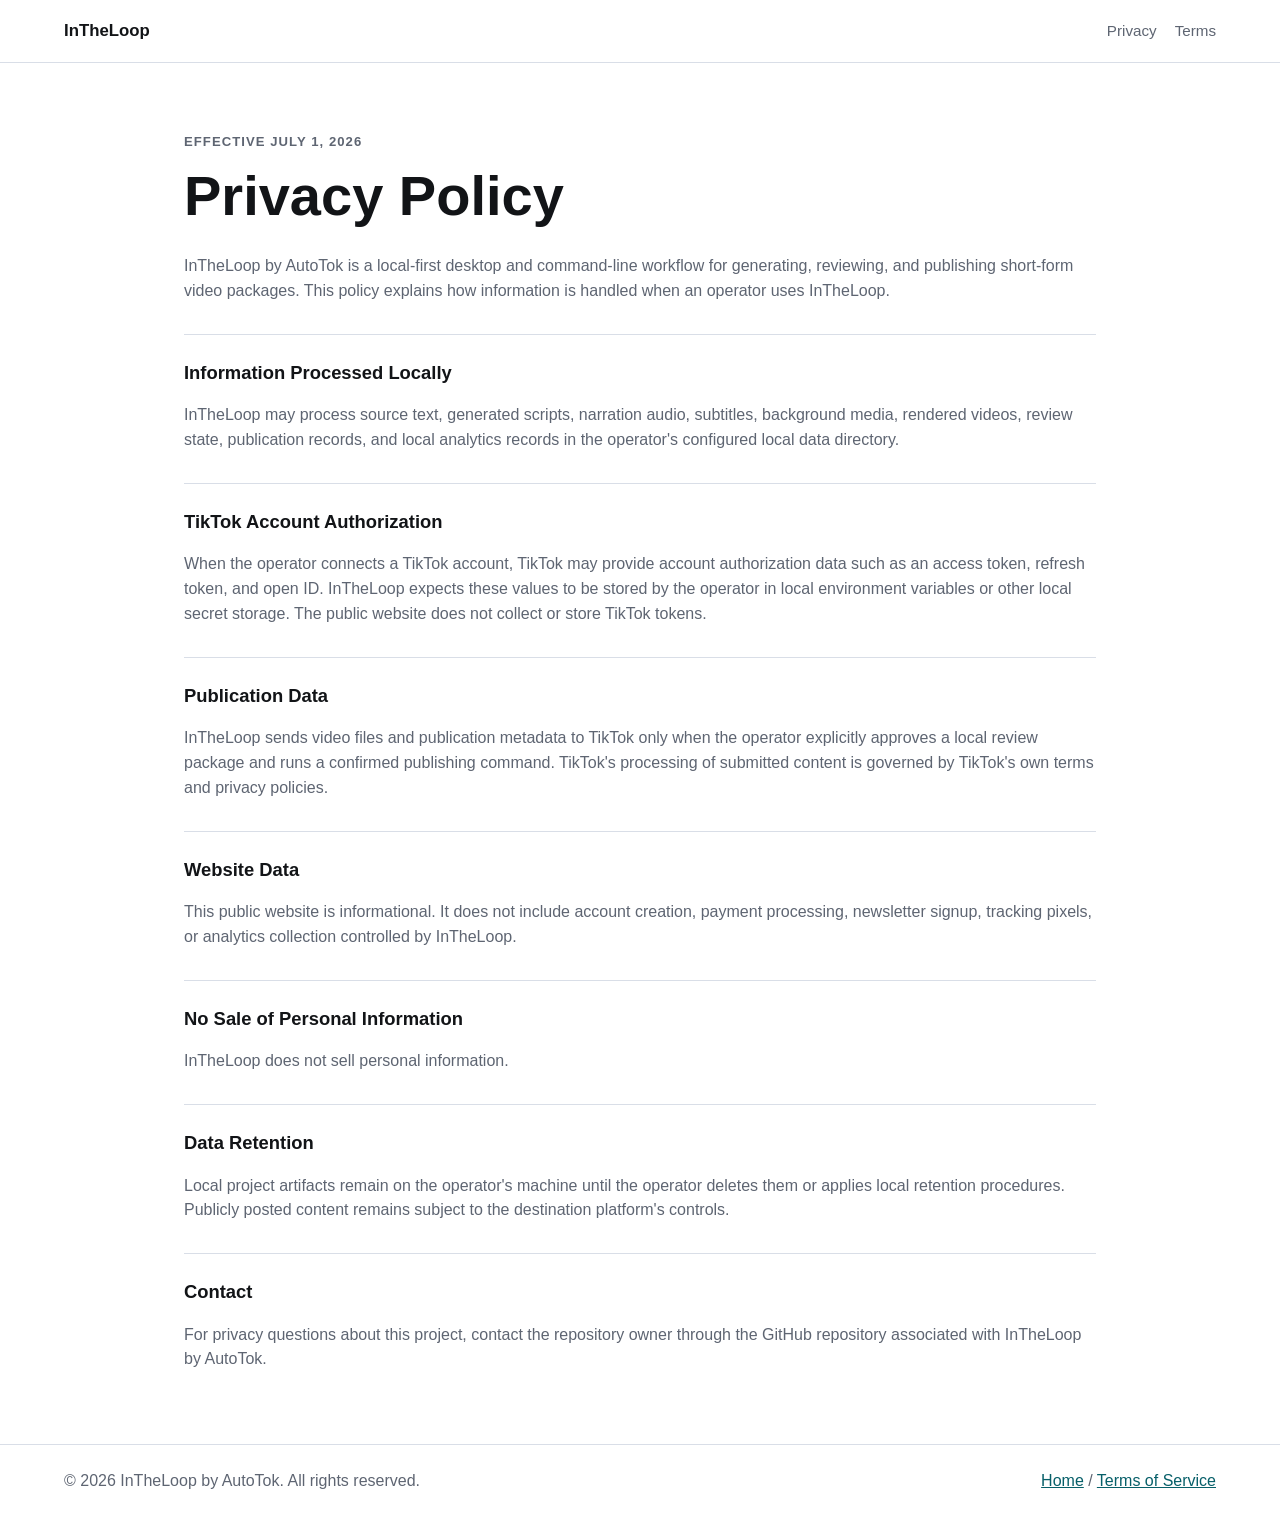
==== docs/privacy.html @ b72619b6 "Add InTheLoop public site pages" ====
<!doctype html>
<html lang="en">
<head>
  <meta charset="utf-8">
  <meta name="viewport" content="width=device-width, initial-scale=1">
  <title>Privacy Policy - InTheLoop</title>
  <meta name="description" content="Privacy Policy for InTheLoop by AutoTok.">
  <link rel="stylesheet" href="styles.css">
</head>
<body>
  <header class="site-header">
    <a class="brand" href="index.html">InTheLoop</a>
    <nav aria-label="Main navigation">
      <a href="privacy.html">Privacy</a>
      <a href="terms.html">Terms</a>
    </nav>
  </header>

  <main class="document">
    <p class="eyebrow">Effective July 1, 2026</p>
    <h1>Privacy Policy</h1>

    <p>InTheLoop by AutoTok is a local-first desktop and command-line workflow for generating, reviewing, and publishing short-form video packages. This policy explains how information is handled when an operator uses InTheLoop.</p>

    <h2>Information Processed Locally</h2>
    <p>InTheLoop may process source text, generated scripts, narration audio, subtitles, background media, rendered videos, review state, publication records, and local analytics records in the operator's configured local data directory.</p>

    <h2>TikTok Account Authorization</h2>
    <p>When the operator connects a TikTok account, TikTok may provide account authorization data such as an access token, refresh token, and open ID. InTheLoop expects these values to be stored by the operator in local environment variables or other local secret storage. The public website does not collect or store TikTok tokens.</p>

    <h2>Publication Data</h2>
    <p>InTheLoop sends video files and publication metadata to TikTok only when the operator explicitly approves a local review package and runs a confirmed publishing command. TikTok's processing of submitted content is governed by TikTok's own terms and privacy policies.</p>

    <h2>Website Data</h2>
    <p>This public website is informational. It does not include account creation, payment processing, newsletter signup, tracking pixels, or analytics collection controlled by InTheLoop.</p>

    <h2>No Sale of Personal Information</h2>
    <p>InTheLoop does not sell personal information.</p>

    <h2>Data Retention</h2>
    <p>Local project artifacts remain on the operator's machine until the operator deletes them or applies local retention procedures. Publicly posted content remains subject to the destination platform's controls.</p>

    <h2>Contact</h2>
    <p>For privacy questions about this project, contact the repository owner through the GitHub repository associated with InTheLoop by AutoTok.</p>
  </main>

  <footer class="site-footer">
    <p>&copy; 2026 InTheLoop by AutoTok. All rights reserved.</p>
    <p><a href="index.html">Home</a> <span aria-hidden="true">/</span> <a href="terms.html">Terms of Service</a></p>
  </footer>
</body>
</html>
---- docs/styles.css ----
:root {
  color-scheme: light;
  --ink: #121417;
  --muted: #5e6572;
  --line: #d9dee7;
  --panel: #f6f8fb;
  --accent: #087f8c;
  --accent-strong: #075f69;
  --bg: #ffffff;
}

* {
  box-sizing: border-box;
}

body {
  margin: 0;
  background: var(--bg);
  color: var(--ink);
  font-family: Arial, Helvetica, sans-serif;
  line-height: 1.55;
}

a {
  color: var(--accent-strong);
}

.site-header {
  align-items: center;
  border-bottom: 1px solid var(--line);
  display: flex;
  justify-content: space-between;
  padding: 18px clamp(18px, 5vw, 64px);
}

.brand {
  color: var(--ink);
  font-size: 1.05rem;
  font-weight: 700;
  text-decoration: none;
}

nav {
  display: flex;
  gap: 18px;
}

nav a {
  color: var(--muted);
  font-size: 0.95rem;
  text-decoration: none;
}

.hero {
  border-bottom: 1px solid var(--line);
  padding: clamp(56px, 12vw, 120px) clamp(18px, 5vw, 64px);
}

.hero-copy,
.document,
.content-band > div,
.section-grid {
  margin: 0 auto;
  max-width: 1040px;
}

.hero h1 {
  font-size: clamp(2.2rem, 6vw, 5.2rem);
  line-height: 1.02;
  margin: 0;
  max-width: 980px;
}

.lead {
  color: var(--muted);
  font-size: clamp(1.05rem, 2vw, 1.35rem);
  max-width: 760px;
}

.eyebrow {
  color: var(--accent-strong);
  font-size: 0.82rem;
  font-weight: 700;
  letter-spacing: 0.08em;
  text-transform: uppercase;
}

.section-grid {
  display: grid;
  gap: 1px;
  grid-template-columns: repeat(3, minmax(0, 1fr));
  padding: 0 clamp(18px, 5vw, 64px);
}

.section-grid article {
  border-left: 1px solid var(--line);
  min-height: 210px;
  padding: 32px 28px;
}

.section-grid article:last-child {
  border-right: 1px solid var(--line);
}

.section-grid h2,
.content-band h2,
.document h2 {
  font-size: 1.15rem;
  margin: 0 0 10px;
}

.section-grid p,
.content-band p,
.document p,
.document li {
  color: var(--muted);
}

.content-band {
  border-top: 1px solid var(--line);
  padding: 48px clamp(18px, 5vw, 64px);
}

.content-band.subtle {
  background: var(--panel);
}

.document {
  padding: 56px clamp(18px, 5vw, 64px);
}

.document h1 {
  font-size: clamp(2rem, 5vw, 3.5rem);
  line-height: 1.08;
  margin: 0 0 28px;
}

.document h2 {
  border-top: 1px solid var(--line);
  margin-top: 30px;
  padding-top: 24px;
}

code {
  background: var(--panel);
  border: 1px solid var(--line);
  border-radius: 4px;
  padding: 0.1em 0.3em;
}

.site-footer {
  border-top: 1px solid var(--line);
  color: var(--muted);
  display: flex;
  flex-wrap: wrap;
  gap: 12px 24px;
  justify-content: space-between;
  padding: 24px clamp(18px, 5vw, 64px);
}

.site-footer p {
  margin: 0;
}

@media (max-width: 760px) {
  .site-header,
  .site-footer {
    align-items: flex-start;
    flex-direction: column;
  }

  .section-grid {
    display: block;
    padding: 0;
  }

  .section-grid article,
  .section-grid article:last-child {
    border-left: 0;
    border-right: 0;
    border-top: 1px solid var(--line);
    min-height: auto;
    padding: 28px 18px;
  }
}
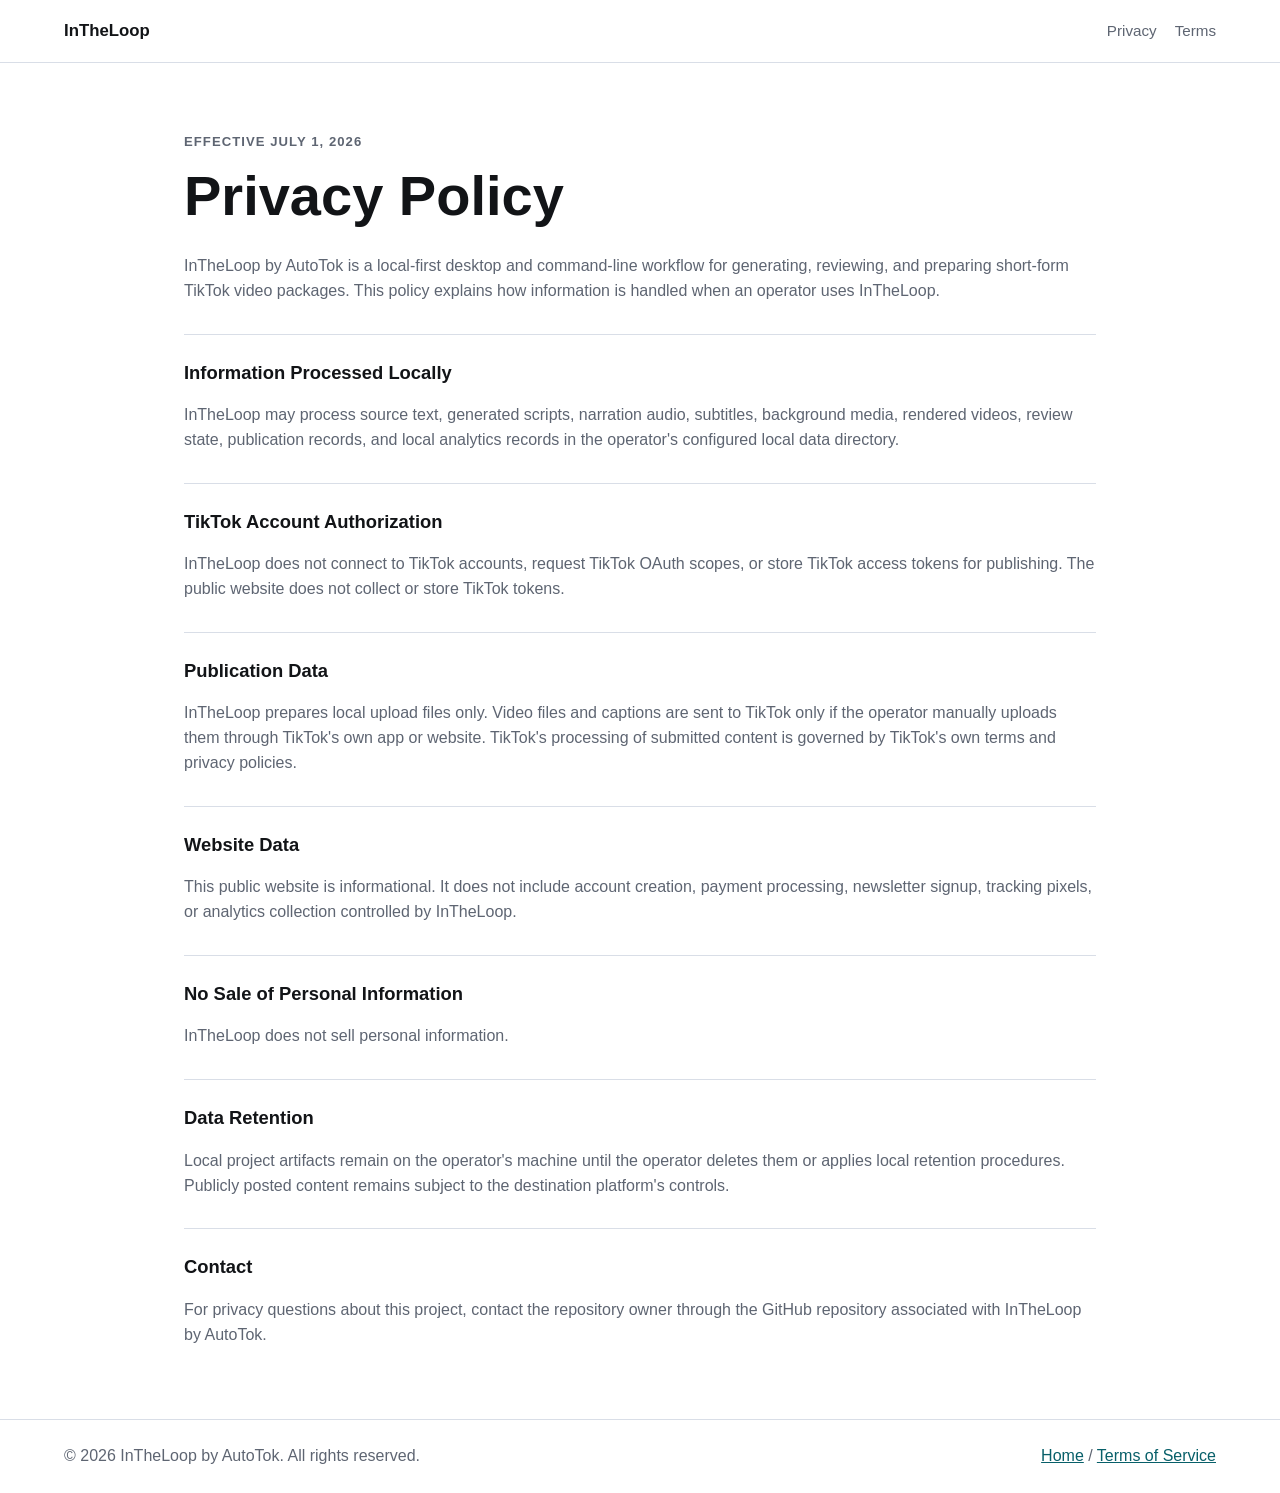
==== commit f91e0084: "Switch TikTok publishing to manual upload handoff" ====
--- a/docs/privacy.html
+++ b/docs/privacy.html
@@ -20,16 +20,16 @@
     <p class="eyebrow">Effective July 1, 2026</p>
     <h1>Privacy Policy</h1>
 
-    <p>InTheLoop by AutoTok is a local-first desktop and command-line workflow for generating, reviewing, and publishing short-form video packages. This policy explains how information is handled when an operator uses InTheLoop.</p>
+    <p>InTheLoop by AutoTok is a local-first desktop and command-line workflow for generating, reviewing, and preparing short-form TikTok video packages. This policy explains how information is handled when an operator uses InTheLoop.</p>
 
     <h2>Information Processed Locally</h2>
     <p>InTheLoop may process source text, generated scripts, narration audio, subtitles, background media, rendered videos, review state, publication records, and local analytics records in the operator's configured local data directory.</p>
 
     <h2>TikTok Account Authorization</h2>
-    <p>When the operator connects a TikTok account, TikTok may provide account authorization data such as an access token, refresh token, and open ID. InTheLoop expects these values to be stored by the operator in local environment variables or other local secret storage. The public website does not collect or store TikTok tokens.</p>
+    <p>InTheLoop does not connect to TikTok accounts, request TikTok OAuth scopes, or store TikTok access tokens for publishing. The public website does not collect or store TikTok tokens.</p>
 
     <h2>Publication Data</h2>
-    <p>InTheLoop sends video files and publication metadata to TikTok only when the operator explicitly approves a local review package and runs a confirmed publishing command. TikTok's processing of submitted content is governed by TikTok's own terms and privacy policies.</p>
+    <p>InTheLoop prepares local upload files only. Video files and captions are sent to TikTok only if the operator manually uploads them through TikTok's own app or website. TikTok's processing of submitted content is governed by TikTok's own terms and privacy policies.</p>
 
     <h2>Website Data</h2>
     <p>This public website is informational. It does not include account creation, payment processing, newsletter signup, tracking pixels, or analytics collection controlled by InTheLoop.</p>
@@ -49,4 +49,4 @@
     <p><a href="index.html">Home</a> <span aria-hidden="true">/</span> <a href="terms.html">Terms of Service</a></p>
   </footer>
 </body>
-</html>+</html>
